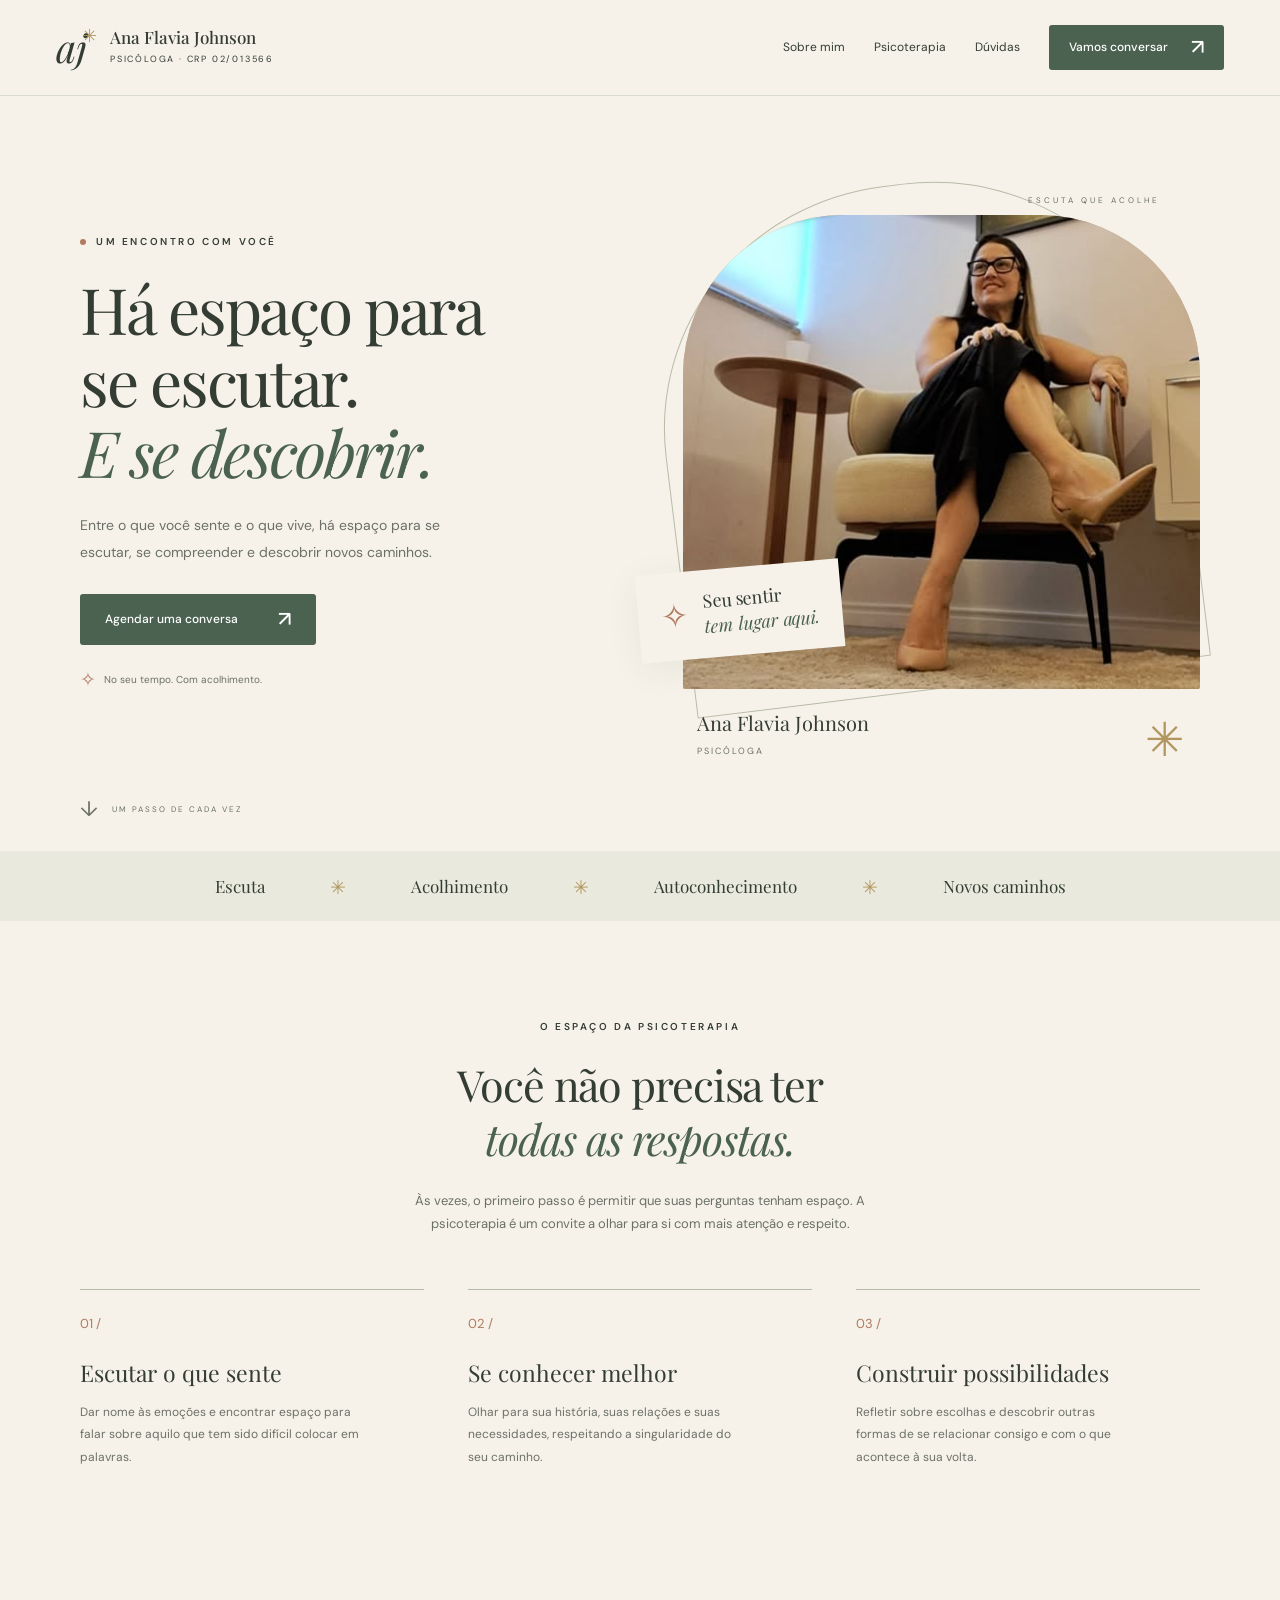
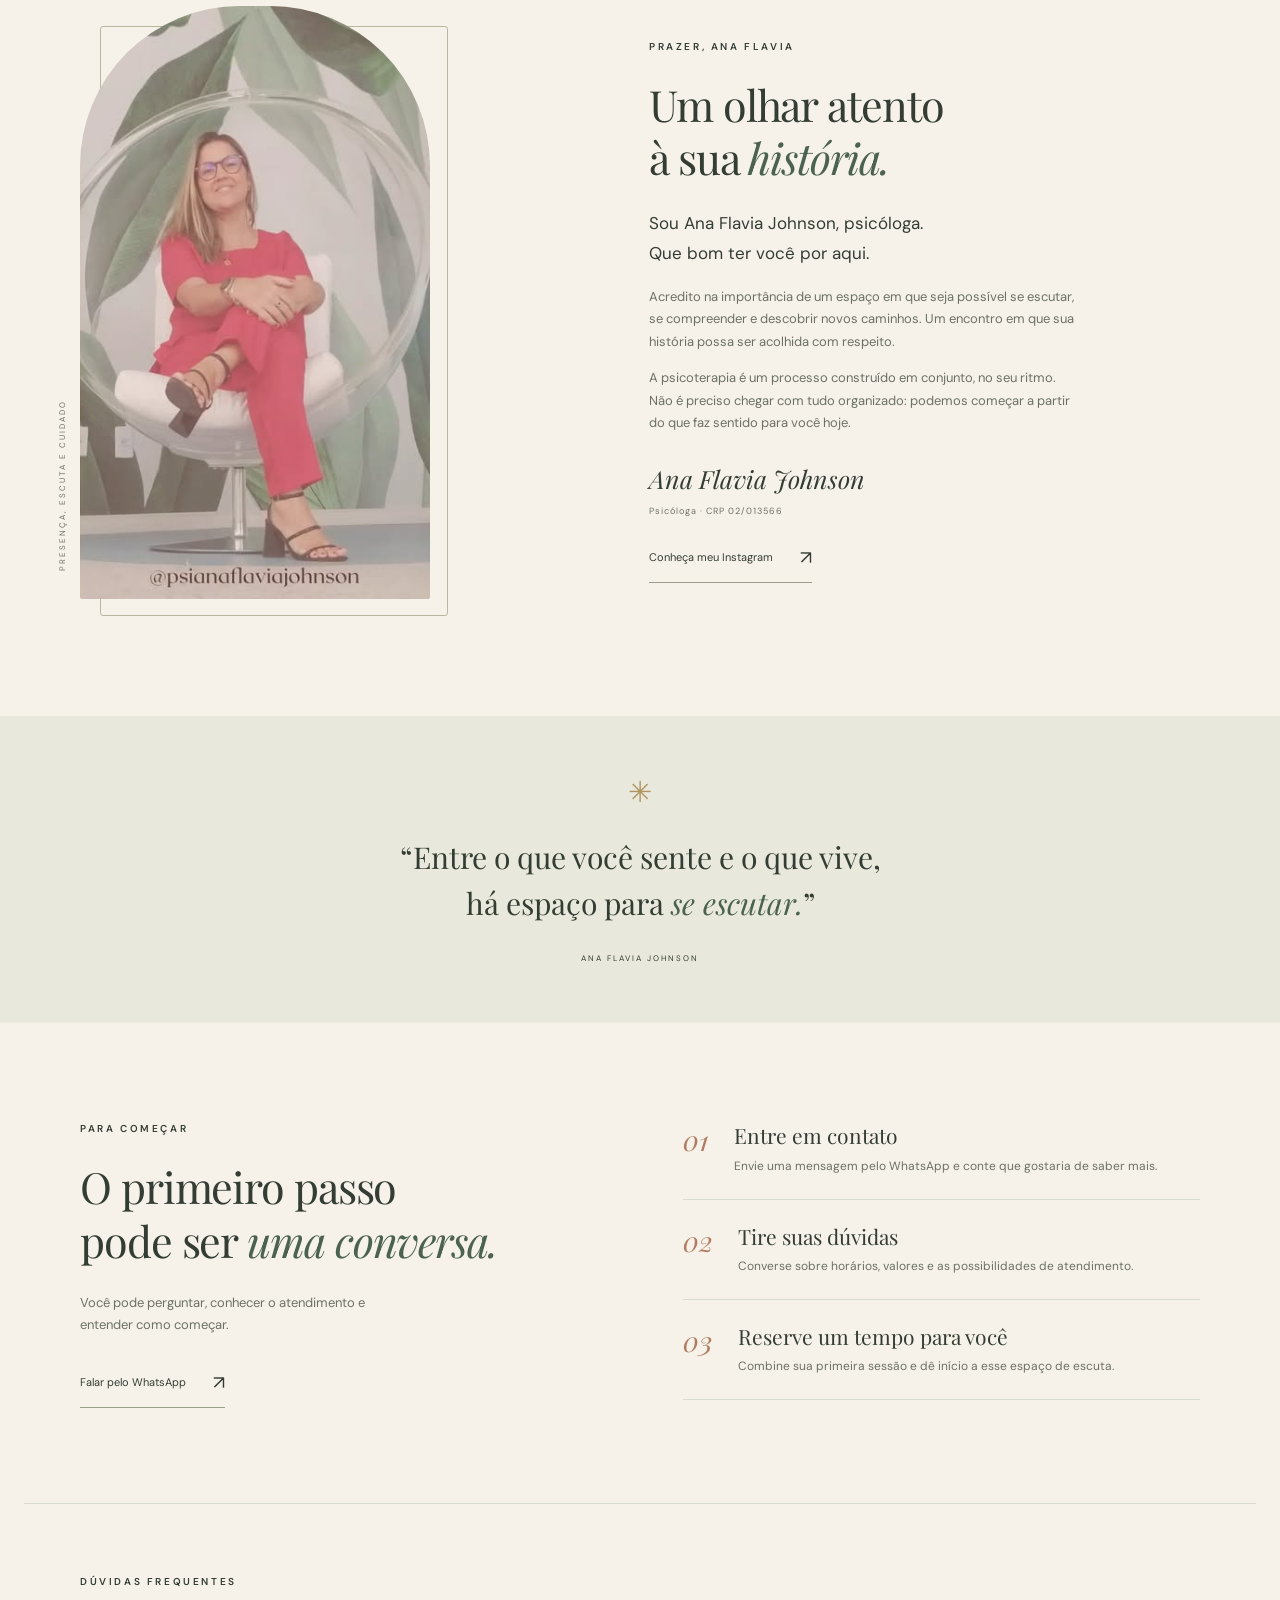
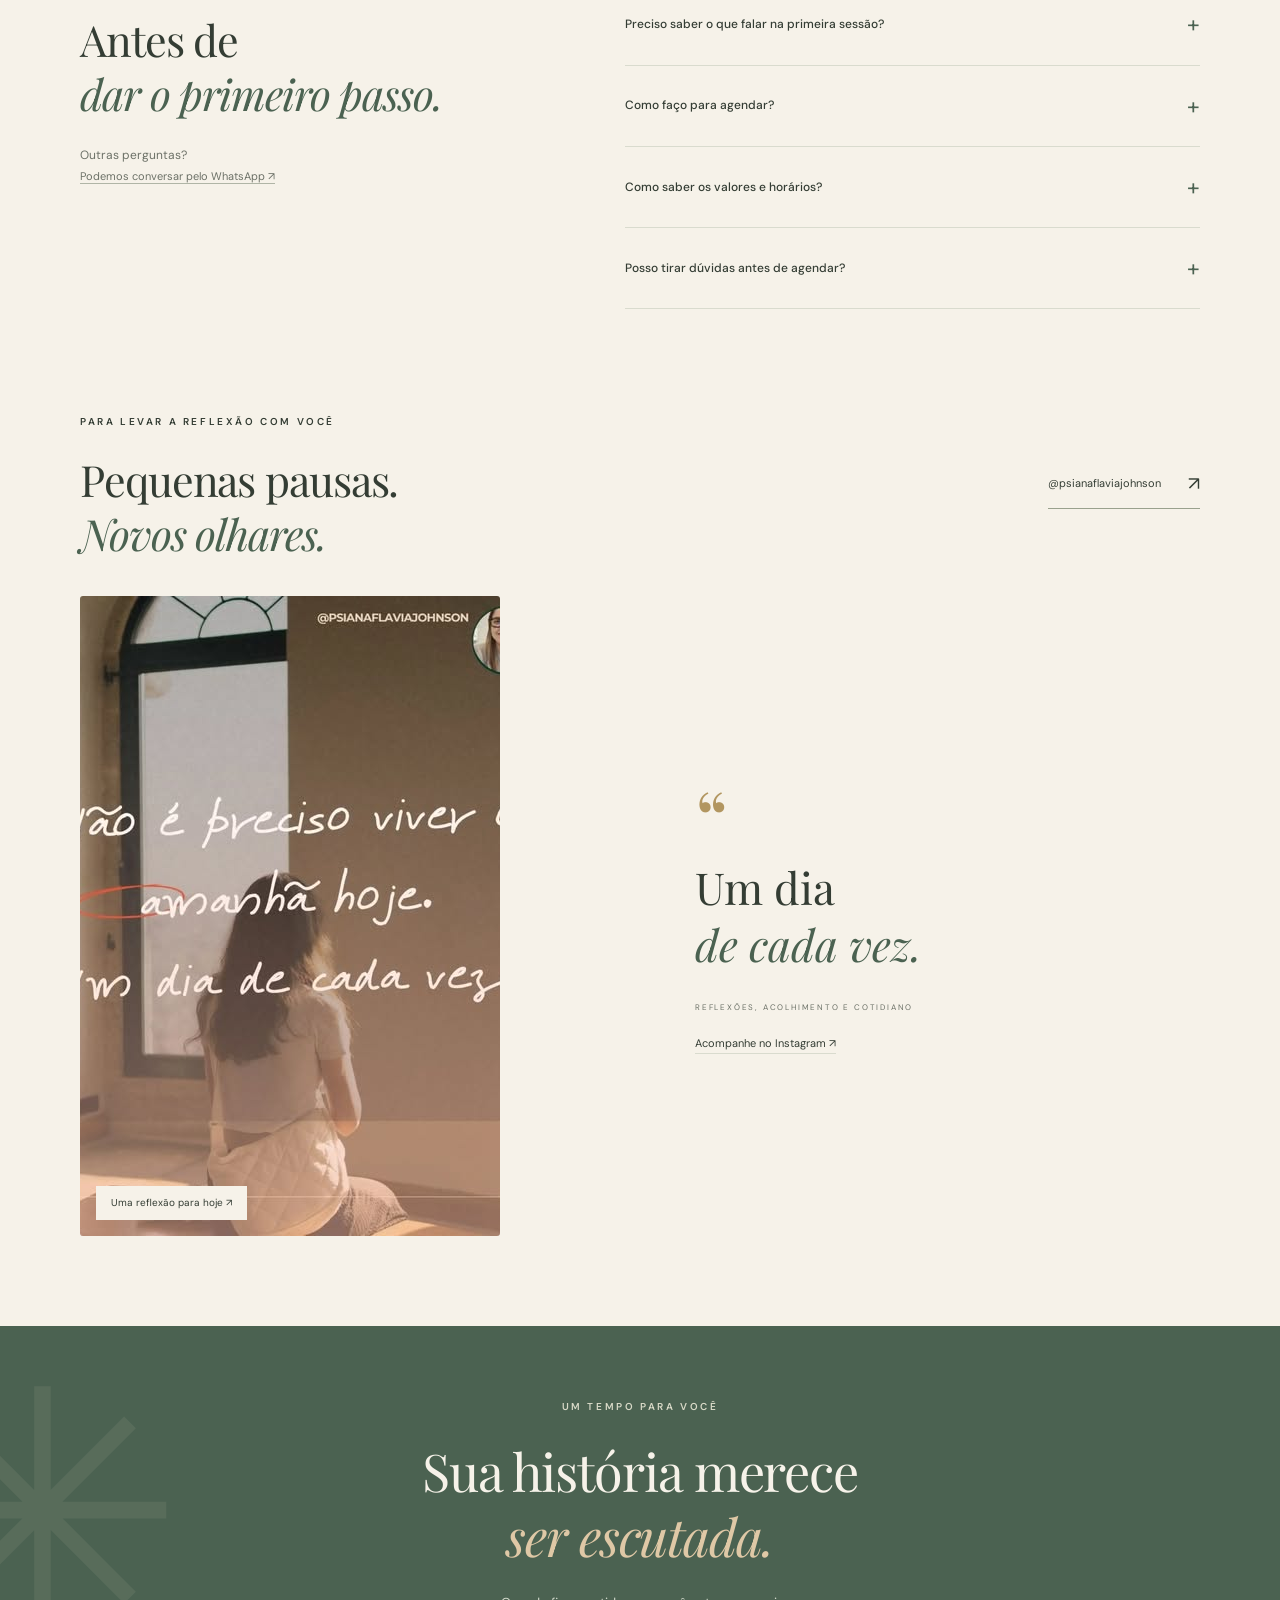
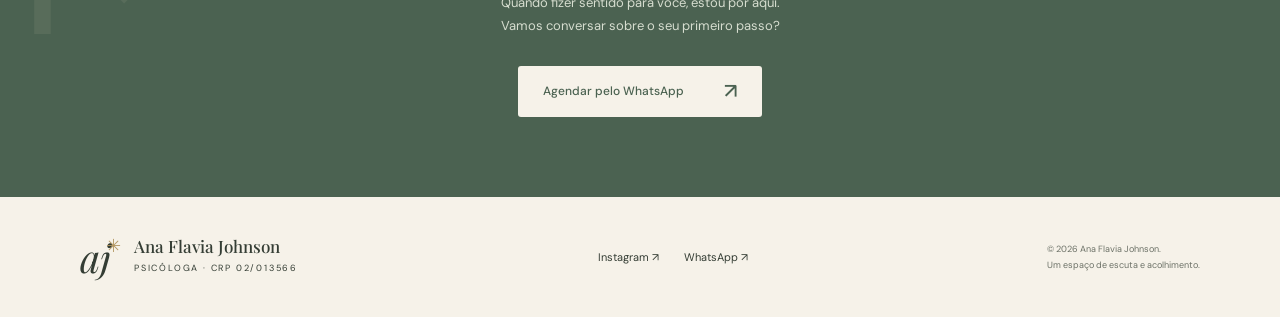
==== index.html @ 8d5eea82 "Create Ana Flavia Johnson psychology website" ====
<!doctype html>
<html lang="pt-BR">
<head>
  <meta charset="utf-8">
  <meta name="viewport" content="width=device-width,initial-scale=1">
  <meta name="theme-color" content="#f6f2e9">
  <title>Ana Flavia Johnson | Psicóloga</title>
  <meta name="description" content="Entre o que você sente e o que vive, há espaço para se escutar. Conheça a psicóloga Ana Flavia Johnson e agende pelo WhatsApp.">
  <meta property="og:title" content="Ana Flavia Johnson | Um espaço para se escutar">
  <meta property="og:description" content="Psicologia com acolhimento. Dê o primeiro passo e converse pelo WhatsApp.">
  <meta property="og:type" content="website">
  <link rel="icon" type="image/svg+xml" href="assets/favicon.svg">
  <link rel="preconnect" href="https://fonts.googleapis.com">
  <link rel="preconnect" href="https://fonts.gstatic.com" crossorigin>
  <link href="https://fonts.googleapis.com/css2?family=DM+Sans:wght@400;450;500;600;700&family=Manrope:wght@400;500;600&family=Playfair+Display:ital,wght@0,400;0,500;0,600;1,400;1,500&display=swap" rel="stylesheet">
  <link rel="stylesheet" href="styles.css">
  <script src="script.js" defer></script>
</head>
<body>
  <a class="skip-link" href="#conteudo">Ir para o conteúdo</a>
  <header class="header">
    <a class="brand" href="#inicio" aria-label="Ana Flavia Johnson, início"><span class="brand-mark" aria-hidden="true">aj<span>✳</span></span><span>Ana Flavia Johnson<small>PSICÓLOGA · CRP 02/013566</small></span></a>
    <button class="menu-toggle" aria-expanded="false" aria-controls="navigation" aria-label="Abrir menu"><span></span><span></span></button>
    <nav id="navigation" aria-label="Navegação principal"><a href="#sobre">Sobre mim</a><a href="#psicoterapia">Psicoterapia</a><a href="#duvidas">Dúvidas</a><a class="button button-small" href="https://wa.me/558192366095?text=Ol%C3%A1%2C%20Ana%20Flavia%21%20Gostaria%20de%20saber%20mais%20sobre%20o%20atendimento." target="_blank" rel="noopener noreferrer">Vamos conversar <span aria-hidden="true">↗</span></a></nav>
  </header>
  <main id="conteudo">
    <section class="hero section-wrap" id="inicio">
      <div class="hero-copy"><p class="eyebrow"><span></span> UM ENCONTRO COM VOCÊ</p><h1>Há espaço para<br>se escutar.<br><em>E se descobrir.</em></h1><p class="hero-description">Entre o que você sente e o que vive, há espaço para se escutar, se compreender e descobrir novos caminhos.</p><a class="button" href="https://wa.me/558192366095?text=Ol%C3%A1%2C%20Ana%20Flavia%21%20Gostaria%20de%20agendar%20uma%20sess%C3%A3o." target="_blank" rel="noopener noreferrer">Agendar uma conversa <span aria-hidden="true">↗</span></a><div class="hero-note"><span aria-hidden="true">✧</span> No seu tempo. Com acolhimento.</div></div>
      <div class="hero-visual"><div class="orbit" aria-hidden="true"></div><span class="photo-label">ESCUTA QUE ACOLHE</span><div class="hero-photo"><img src="assets/ana-consultorio.jpg" alt="Ana Flavia Johnson sentada em uma poltrona em seu consultório" width="512" height="640" fetchpriority="high"></div><div class="photo-caption"><span>Ana Flavia Johnson</span><small>Psicóloga</small><span class="caption-flower" aria-hidden="true">✳</span></div><div class="floating-note"><span aria-hidden="true">✧</span><p>Seu sentir<br><em>tem lugar aqui.</em></p></div></div>
      <a class="scroll-cue" href="#psicoterapia"><span aria-hidden="true">↓</span> Um passo de cada vez</a>
    </section>
    <div class="values-band"><span>Escuta</span><i aria-hidden="true">✳</i><span>Acolhimento</span><i aria-hidden="true">✳</i><span>Autoconhecimento</span><i aria-hidden="true">✳</i><span>Novos caminhos</span></div>
    <section class="therapy section-wrap" id="psicoterapia"><div class="section-heading"><p class="eyebrow">O ESPAÇO DA PSICOTERAPIA</p><h2>Você não precisa ter<br><em>todas as respostas.</em></h2><p>Às vezes, o primeiro passo é permitir que suas perguntas tenham espaço. A psicoterapia é um convite a olhar para si com mais atenção e respeito.</p></div><div class="therapy-grid"><article><span class="topic-icon" aria-hidden="true">01 /</span><h3>Escutar o que sente</h3><p>Dar nome às emoções e encontrar espaço para falar sobre aquilo que tem sido difícil colocar em palavras.</p></article><article><span class="topic-icon" aria-hidden="true">02 /</span><h3>Se conhecer melhor</h3><p>Olhar para sua história, suas relações e suas necessidades, respeitando a singularidade do seu caminho.</p></article><article><span class="topic-icon" aria-hidden="true">03 /</span><h3>Construir possibilidades</h3><p>Refletir sobre escolhas e descobrir outras formas de se relacionar consigo e com o que acontece à sua volta.</p></article></div></section>
    <section class="about section-wrap" id="sobre"><div class="about-visual"><div class="about-photo"><img src="assets/ana-espaco.jpg" alt="Ana Flavia Johnson em seu espaço de atendimento, com uma parede de folhas ao fundo" width="640" height="640" loading="lazy"></div><span class="about-tag">PRESENÇA, ESCUTA E CUIDADO</span></div><div class="about-copy"><p class="eyebrow">PRAZER, ANA FLAVIA</p><h2>Um olhar atento<br>à sua <em>história.</em></h2><p class="intro">Sou Ana Flavia Johnson, psicóloga.<br>Que bom ter você por aqui.</p><p>Acredito na importância de um espaço em que seja possível se escutar, se compreender e descobrir novos caminhos. Um encontro em que sua história possa ser acolhida com respeito.</p><p>A psicoterapia é um processo construído em conjunto, no seu ritmo. Não é preciso chegar com tudo organizado: podemos começar a partir do que faz sentido para você hoje.</p><div class="signature">Ana Flavia Johnson <span>Psicóloga · CRP 02/013566</span></div><a class="text-link" href="https://www.instagram.com/psianaflaviajohnson/" target="_blank" rel="noopener noreferrer">Conheça meu Instagram <span aria-hidden="true">↗</span></a></div></section>
    <section class="pause"><span aria-hidden="true">✳</span><p>“Entre o que você sente e o que vive,<br>há espaço para <em>se escutar.</em>”</p><small>ANA FLAVIA JOHNSON</small></section>
    <section class="steps section-wrap"><div><p class="eyebrow">PARA COMEÇAR</p><h2>O primeiro passo<br>pode ser <em>uma conversa.</em></h2><p>Você pode perguntar, conhecer o atendimento e entender como começar.</p><a class="text-link" href="https://wa.me/558192366095?text=Ol%C3%A1%2C%20Ana%20Flavia%21%20Gostaria%20de%20informa%C3%A7%C3%B5es%20sobre%20a%20psicoterapia." target="_blank" rel="noopener noreferrer">Falar pelo WhatsApp <span aria-hidden="true">↗</span></a></div><ol><li><span>01</span><div><h3>Entre em contato</h3><p>Envie uma mensagem pelo WhatsApp e conte que gostaria de saber mais.</p></div></li><li><span>02</span><div><h3>Tire suas dúvidas</h3><p>Converse sobre horários, valores e as possibilidades de atendimento.</p></div></li><li><span>03</span><div><h3>Reserve um tempo para você</h3><p>Combine sua primeira sessão e dê início a esse espaço de escuta.</p></div></li></ol></section>
    <section class="faq section-wrap" id="duvidas"><div><p class="eyebrow">DÚVIDAS FREQUENTES</p><h2>Antes de<br><em>dar o primeiro passo.</em></h2><p>Outras perguntas?<br><a href="https://wa.me/558192366095" target="_blank" rel="noopener noreferrer">Podemos conversar pelo WhatsApp ↗</a></p></div><div class="questions"><details><summary>Preciso saber o que falar na primeira sessão?<span aria-hidden="true">+</span></summary><p>Você pode começar pelo que estiver presente para você naquele momento, inclusive pela dificuldade de falar. A sessão é um espaço para construir essa conversa aos poucos.</p></details><details><summary>Como faço para agendar?<span aria-hidden="true">+</span></summary><p>Clique em um dos botões de agendamento do site. Você será direcionado ao WhatsApp de Ana Flavia para consultar a disponibilidade e combinar sua sessão.</p></details><details><summary>Como saber os valores e horários?<span aria-hidden="true">+</span></summary><p>As informações sobre valores, horários disponíveis e modalidades de atendimento são fornecidas diretamente pelo WhatsApp.</p></details><details><summary>Posso tirar dúvidas antes de agendar?<span aria-hidden="true">+</span></summary><p>Sim. Entre em contato para conhecer o atendimento e esclarecer suas dúvidas antes de combinar a primeira sessão.</p></details></div></section>
    <section class="instagram section-wrap"><div><p class="eyebrow">PARA LEVAR A REFLEXÃO COM VOCÊ</p><h2>Pequenas pausas.<br><em>Novos olhares.</em></h2></div><a class="text-link" href="https://www.instagram.com/psianaflaviajohnson/" target="_blank" rel="noopener noreferrer">@psianaflaviajohnson <span aria-hidden="true">↗</span></a><a class="insta-post" href="https://www.instagram.com/psianaflaviajohnson/p/DdGa127hfBg/" target="_blank" rel="noopener noreferrer"><img src="assets/reflexao.jpg" alt="Publicação do Instagram: Não é preciso viver o amanhã hoje. Um dia de cada vez." width="640" height="640" loading="lazy"><span>Uma reflexão para hoje ↗</span></a><div class="insta-message"><span aria-hidden="true">“</span><p>Um dia<br><em>de cada vez.</em></p><small>REFLEXÕES, ACOLHIMENTO E COTIDIANO</small><a href="https://www.instagram.com/psianaflaviajohnson/" target="_blank" rel="noopener noreferrer">Acompanhe no Instagram ↗</a></div></section>
    <section class="contact" id="contato"><div class="contact-flower" aria-hidden="true">✳</div><p class="eyebrow">UM TEMPO PARA VOCÊ</p><h2>Sua história merece<br><em>ser escutada.</em></h2><p>Quando fizer sentido para você, estou por aqui.<br>Vamos conversar sobre o seu primeiro passo?</p><a class="button button-light" href="https://wa.me/558192366095?text=Ol%C3%A1%2C%20Ana%20Flavia%21%20Gostaria%20de%20agendar%20uma%20sess%C3%A3o." target="_blank" rel="noopener noreferrer">Agendar pelo WhatsApp <span aria-hidden="true">↗</span></a></section>
  </main>
  <footer class="footer section-wrap"><a class="brand" href="#inicio"><span class="brand-mark" aria-hidden="true">aj<span>✳</span></span><span>Ana Flavia Johnson<small>PSICÓLOGA · CRP 02/013566</small></span></a><div><a href="https://www.instagram.com/psianaflaviajohnson/" target="_blank" rel="noopener noreferrer">Instagram ↗</a><a href="https://wa.me/558192366095" target="_blank" rel="noopener noreferrer">WhatsApp ↗</a></div><p>© <span id="year">2026</span> Ana Flavia Johnson.<br>Um espaço de escuta e acolhimento.</p></footer>
</body>
</html>
---- styles.css ----
:root{--paper:#f6f2e9;--ink:#343d34;--muted:#6c7167;--green:#4b6251;--light:#e9eadd;--terra:#b17b61;--gold:#b29660;--line:#d9dbce;--serif:'Playfair Display',Georgia,serif;--sans:'DM Sans',sans-serif}*{box-sizing:border-box}html{scroll-behavior:smooth;scroll-padding-top:100px}body{margin:0;background:var(--paper);color:var(--ink);font:15px/1.75 var(--sans);-webkit-font-smoothing:antialiased}a{color:inherit;text-decoration:none}button{font:inherit}img{display:block;max-width:100%}::selection{background:#d5b39a;color:#29382d}.section-wrap{max-width:1232px;margin:auto;padding-left:56px;padding-right:56px}.header{max-width:1344px;margin:auto;padding:25px 56px;display:flex;justify-content:space-between;align-items:center;border-bottom:1px solid var(--line);gap:25px}.brand{display:flex;align-items:center;gap:14px;font:500 17px/1.4 var(--serif);white-space:nowrap}.brand small{display:block;font:9px/2.2 var(--sans);letter-spacing:1.8px}.brand-mark{font:italic 39px/1 var(--serif);position:relative;padding-right:9px}.brand-mark>span{font:18px var(--serif);position:absolute;top:-5px;right:-1px;color:var(--gold)}nav{display:flex;align-items:center;gap:29px;font-size:12px}nav>a:not(.button):hover,.text-link:hover{color:var(--terra)}.button{background:var(--green);color:white;display:inline-flex;align-items:center;justify-content:space-between;gap:40px;padding:15px 25px;font-size:12px;font-weight:500;border-radius:3px;transition:background .2s,transform .2s}.button:hover{background:#354d3b;transform:translateY(-2px)}.button span{font-size:21px;line-height:1}.button-small{padding:12px 20px;gap:23px}.menu-toggle{display:none}.hero{display:grid;grid-template-columns:1.06fr 1fr;gap:55px;position:relative;padding-top:75px;padding-bottom:92px;align-items:center}.eyebrow{font-size:10px;letter-spacing:2.6px;font-weight:600;line-height:1.6;margin:0 0 23px}.hero .eyebrow{display:flex;align-items:center;gap:10px}.eyebrow>span{width:6px;height:6px;border-radius:50%;background:var(--terra)}h1,h2,h3,p{margin-top:0}h1{font:400 clamp(48px,5vw,70px)/1.12 var(--serif);letter-spacing:-2.3px;margin-bottom:24px}h1 em,h2 em{font-weight:400;color:var(--green)}.hero-description{max-width:363px;color:var(--muted);font-size:14px;line-height:1.9;margin-bottom:29px}.hero-note{display:flex;gap:8px;align-items:center;color:var(--muted);font-size:10px;margin-top:18px}.hero-note>span{color:var(--terra);font-size:19px}.hero-visual{position:relative;padding-top:32px;margin-top:12px}.hero-photo{height:auto;aspect-ratio:1.09;overflow:hidden;position:relative;border-radius:160px 160px 2px 2px;background:#c9b69c;z-index:1}.hero-photo img{width:100%;max-width:none;height:auto;position:absolute;bottom:0}.photo-label{position:absolute;top:10px;right:40px;font-size:8px;letter-spacing:3px;color:var(--muted)}.orbit{border:1px solid #b8bba7;border-radius:48% 48% 0 0;position:absolute;inset:0 18px 70px -18px;transform:rotate(-7deg)}.photo-caption{padding:20px 0 0 14px;position:relative}.photo-caption>span:first-child{font:20px var(--serif)}.photo-caption small{display:block;font-size:9px;color:var(--muted);letter-spacing:2px;text-transform:uppercase;margin-top:4px}.photo-caption .caption-flower{position:absolute;right:16px;top:10px;font-size:47px;color:var(--gold)}.floating-note{position:absolute;left:-45px;bottom:105px;background:var(--paper);z-index:2;padding:15px 23px;display:flex;gap:14px;align-items:center;box-shadow:0 7px 35px #27322612;transform:rotate(-5deg)}.floating-note>span{font-size:33px;color:var(--terra)}.floating-note p{font:18px/1.4 var(--serif);margin:0}.floating-note em{color:var(--green)}.scroll-cue{position:absolute;bottom:24px;left:56px;display:flex;align-items:center;gap:12px;text-transform:uppercase;font-size:8px;letter-spacing:2px;color:var(--muted)}.scroll-cue span{font-size:21px}.values-band{display:flex;justify-content:center;align-items:center;gap:65px;padding:22px 30px;background:var(--light);font:17px var(--serif)}.values-band i{font:19px var(--serif);color:var(--gold)}h2{font:400 43px/1.25 var(--serif);letter-spacing:-1.1px;margin-bottom:24px}.therapy{padding-top:98px;padding-bottom:90px}.section-heading{text-align:center;max-width:565px;margin:auto}.section-heading>p:last-child{max-width:460px;margin:0 auto;color:var(--muted);font-size:13px}.therapy-grid{display:grid;grid-template-columns:repeat(3,1fr);gap:44px;margin-top:54px}.therapy-grid article{padding-top:20px;border-top:1px solid #b5bca9}.topic-icon{font:13px var(--sans);color:var(--terra)}h3{font:23px/1.35 var(--serif);margin:20px 0 13px}.therapy-grid p{font-size:12px;line-height:1.9;color:var(--muted);max-width:280px}.about{display:grid;grid-template-columns:1fr 1.15fr;gap:90px;align-items:center;padding-top:35px;padding-bottom:100px}.about-visual{padding:0 15px 17px 0;position:relative;max-width:365px}.about-visual:after{content:'';position:absolute;inset:20px -3px 0 20px;border:1px solid #b6b99f;border-radius:3px;z-index:-1}.about-photo{aspect-ratio:0.59;overflow:hidden;position:relative;border-radius:160px 160px 2px 2px}.about-photo img{position:absolute;max-width:none;left:-70%;width:170%;height:100%;object-fit:fill}.about-tag{position:absolute;left:-25px;bottom:45px;writing-mode:vertical-rl;transform:rotate(180deg);font-size:8px;letter-spacing:2px;color:var(--muted)}.about-copy .intro{font-size:17px;color:var(--ink)}.about-copy>p:not(.eyebrow):not(.intro){font-size:13px;color:var(--muted);max-width:430px}.signature{font:italic 25px var(--serif);margin:27px 0 24px}.signature span{font:9px var(--sans);letter-spacing:1px;display:block;color:var(--muted);margin-top:10px}.text-link{font-size:11px;border-bottom:1px solid #99a18d;padding-bottom:8px;display:inline-flex;gap:27px;align-items:center}.text-link span{font-size:19px}.pause{text-align:center;background:#e8e8dc;padding:51px 20px 54px}.pause>span{color:var(--gold);font-size:29px}.pause p{font:30px/1.55 var(--serif);margin:16px 0}.pause em{color:var(--green)}.pause small{font-size:8px;letter-spacing:2px}.steps{padding-top:98px;padding-bottom:95px;display:grid;grid-template-columns:1fr 1fr;gap:85px}.steps>div>p:not(.eyebrow){font-size:13px;color:var(--muted);max-width:310px}.steps .text-link{margin-top:16px}.steps ol{list-style:none;padding:0;margin:0}.steps li{display:flex;gap:25px;padding:22px 0;border-bottom:1px solid var(--line)}.steps li:first-child{padding-top:0}.steps li>span{font:italic 28px var(--serif);color:var(--terra)}.steps h3{font-size:21px;margin:0 0 6px}.steps li p{font-size:12px;color:var(--muted);margin:0}.faq{display:grid;grid-template-columns:1fr 1.2fr;gap:65px;border-top:1px solid var(--line);padding-top:70px;padding-bottom:90px}.faq>div>p:not(.eyebrow){font-size:12px;color:var(--muted)}.faq>div>p>a{border-bottom:1px solid #b0b5a6;font-size:11px}.questions{padding-top:10px}details{border-bottom:1px solid var(--line)}summary{list-style:none;cursor:pointer;display:flex;align-items:center;justify-content:space-between;gap:22px;padding:20px 0;font-size:12px;font-weight:500}summary::-webkit-details-marker{display:none}summary>span{font-size:23px;color:var(--green);font-weight:400}details[open] summary>span{transform:rotate(45deg)}details p{color:var(--muted);font-size:12px;padding-right:30px;margin-bottom:22px}.instagram{padding-top:15px;padding-bottom:90px;display:grid;grid-template-columns:1fr 1fr;gap:35px 60px;align-items:center}.instagram>.text-link{justify-self:end}.instagram h2{margin-bottom:0}.insta-post{max-width:420px;position:relative;overflow:hidden;border-radius:3px}.insta-post img{width:100%;aspect-ratio:1;object-fit:cover;transition:transform .35s}.insta-post:hover img{transform:scale(1.035)}.insta-post>span{position:absolute;bottom:16px;left:16px;background:var(--paper);padding:8px 15px;font-size:10px}.insta-message{padding-left:25px}.insta-message>span{font:80px/1 var(--serif);color:var(--gold)}.insta-message p{font:44px/1.3 var(--serif);margin:0 0 28px}.insta-message em{color:var(--green)}.insta-message small{font-size:8px;letter-spacing:1.8px;display:block;color:var(--muted)}.insta-message>a{display:inline-block;margin-top:20px;font-size:11px;border-bottom:1px solid var(--line)}.contact{position:relative;overflow:hidden;background:var(--green);color:var(--paper);text-align:center;padding:73px 25px 80px}.contact .eyebrow{color:#d8d9c7}.contact h2{font-size:52px}.contact h2 em{color:#dfc8a6}.contact>p:not(.eyebrow){font-size:13px;color:#d6ddcf;margin-bottom:29px}.button-light{color:var(--green);background:var(--paper)}.button-light:hover{background:#e8e2d5}.contact-flower{font:340px var(--serif);position:absolute;left:-100px;top:-60px;color:#e0d6bc15;pointer-events:none}.footer{display:flex;justify-content:space-between;align-items:center;gap:30px;padding-top:38px;padding-bottom:38px}.footer>div{display:flex;gap:25px;font-size:11px}.footer>p{font-size:9px;color:var(--muted);line-height:1.8;margin:0}.skip-link{position:fixed;top:-80px;left:15px;z-index:30;padding:12px;background:var(--green);color:white}.skip-link:focus{top:10px}a:focus-visible,button:focus-visible,summary:focus-visible{outline:2px solid var(--terra);outline-offset:5px}
@media(min-width:1450px){.hero{padding-top:95px;padding-bottom:110px}.hero-photo{aspect-ratio:1.02}}
@media(max-width:1000px){.header{padding:22px 32px}.section-wrap{padding-left:32px;padding-right:32px}.hero{gap:35px}h1{font-size:57px}.hero-photo{aspect-ratio:.96}.hero-photo img{width:112%;left:-6%}.floating-note{left:-20px;padding:12px 17px;bottom:85px}.values-band{gap:30px;font-size:15px}.about{gap:50px}.scroll-cue{left:32px}.footer{flex-wrap:wrap}.brand{font-size:15px}nav{gap:18px}h2{font-size:37px}}
@media(max-width:700px){html{scroll-padding-top:90px}.header{padding:17px 23px;position:relative}.brand{font-size:15px;gap:12px}.brand small{font-size:7px;letter-spacing:1.6px}.brand-mark{font-size:34px}.menu-toggle{display:flex;flex-direction:column;gap:6px;justify-content:center;border:1px solid #c0c6b5;background:transparent;width:38px;height:36px;padding:9px;color:var(--ink)}.menu-toggle span{height:1px;width:18px;background:currentColor}nav{display:none;position:absolute;top:100%;left:0;right:0;padding:25px;background:var(--paper);box-shadow:0 15px 20px #26332715;z-index:10;align-items:stretch;font-size:14px}nav.is-open{display:flex;flex-direction:column}.section-wrap{padding-left:25px;padding-right:25px}.hero{grid-template-columns:1fr;gap:30px;padding-top:43px;padding-bottom:67px}.eyebrow{font-size:8px;letter-spacing:2.1px;margin-bottom:19px}h1{font-size:48px;line-height:1.12;letter-spacing:-2px;margin-bottom:22px}.hero-description{font-size:13px;max-width:335px;margin-bottom:24px}.hero-note{font-size:9px;margin-top:13px}.button{font-size:11px;padding:14px 21px}.hero-visual{margin:8px 12px 0 17px;padding-top:26px}.hero-photo{aspect-ratio:1.05;border-radius:125px 125px 2px 2px}.hero-photo img{width:100%;left:0}.photo-label{right:22px;top:5px;font-size:7px;letter-spacing:2px}.photo-caption{padding-top:17px}.photo-caption>span:first-child{font-size:19px}.photo-caption small{font-size:8px}.floating-note{left:-20px;bottom:80px;padding:10px 15px}.floating-note p{font-size:15px}.floating-note>span{font-size:25px}.orbit{inset:0 12px 60px -12px}.scroll-cue{left:25px;bottom:15px;font-size:7px}.values-band{padding:18px 20px;gap:17px;flex-wrap:wrap;font-size:13px;row-gap:8px}.values-band i{font-size:13px}.values-band i:last-of-type{display:none}.values-band span:last-child{display:none}h2{font-size:34px;letter-spacing:-.8px}.therapy{padding-top:62px;padding-bottom:45px}.section-heading{text-align:left}.section-heading>p:last-child{font-size:12px;margin-left:0}.therapy-grid{grid-template-columns:1fr;gap:18px;margin-top:32px}.therapy-grid article{position:relative;padding:19px 0 0 43px}.topic-icon{position:absolute;left:0;top:22px;font-size:11px}.therapy-grid h3{font-size:22px;margin:0 0 10px}.therapy-grid p{max-width:none;font-size:12px}.about{grid-template-columns:1fr;gap:40px;padding-top:20px;padding-bottom:60px}.about-visual{max-width:270px;width:80%;justify-self:center}.about-photo{aspect-ratio:.59}.about-tag{font-size:7px;left:-22px}.about-copy .intro{font-size:16px}.about-copy>p:not(.eyebrow):not(.intro){font-size:12px}.signature{font-size:23px}.pause{padding:35px 23px}.pause p{font-size:23px}.pause br{display:none}.steps{grid-template-columns:1fr;gap:34px;padding-top:58px;padding-bottom:55px}.steps>div>p:not(.eyebrow){font-size:12px}.steps li{gap:20px}.steps li>span{font-size:25px}.steps li h3{font-size:20px}.faq{grid-template-columns:1fr;gap:14px;padding-top:48px;padding-bottom:48px}.faq h2{margin-bottom:17px}.faq>div>p:not(.eyebrow){font-size:11px}.questions{padding-top:0}summary{font-size:12px;padding:18px 0}.instagram{grid-template-columns:1fr;gap:24px;padding-top:15px;padding-bottom:55px}.instagram>.text-link{justify-self:start;grid-row:2}.insta-post{max-width:none;margin-top:3px}.insta-message{display:none}.contact{padding:52px 23px 57px}.contact h2{font-size:39px}.contact>p:not(.eyebrow){font-size:12px}.contact-flower{font-size:250px;left:-120px;top:-20px}.footer{padding-top:28px;padding-bottom:28px;gap:22px}.footer>.brand{width:100%}.footer>div{font-size:10px;gap:18px}.footer>p{font-size:8px}.photo-caption .caption-flower{font-size:39px}}
@media(prefers-reduced-motion:reduce){html{scroll-behavior:auto}*,*:before,*:after{transition:none!important}}
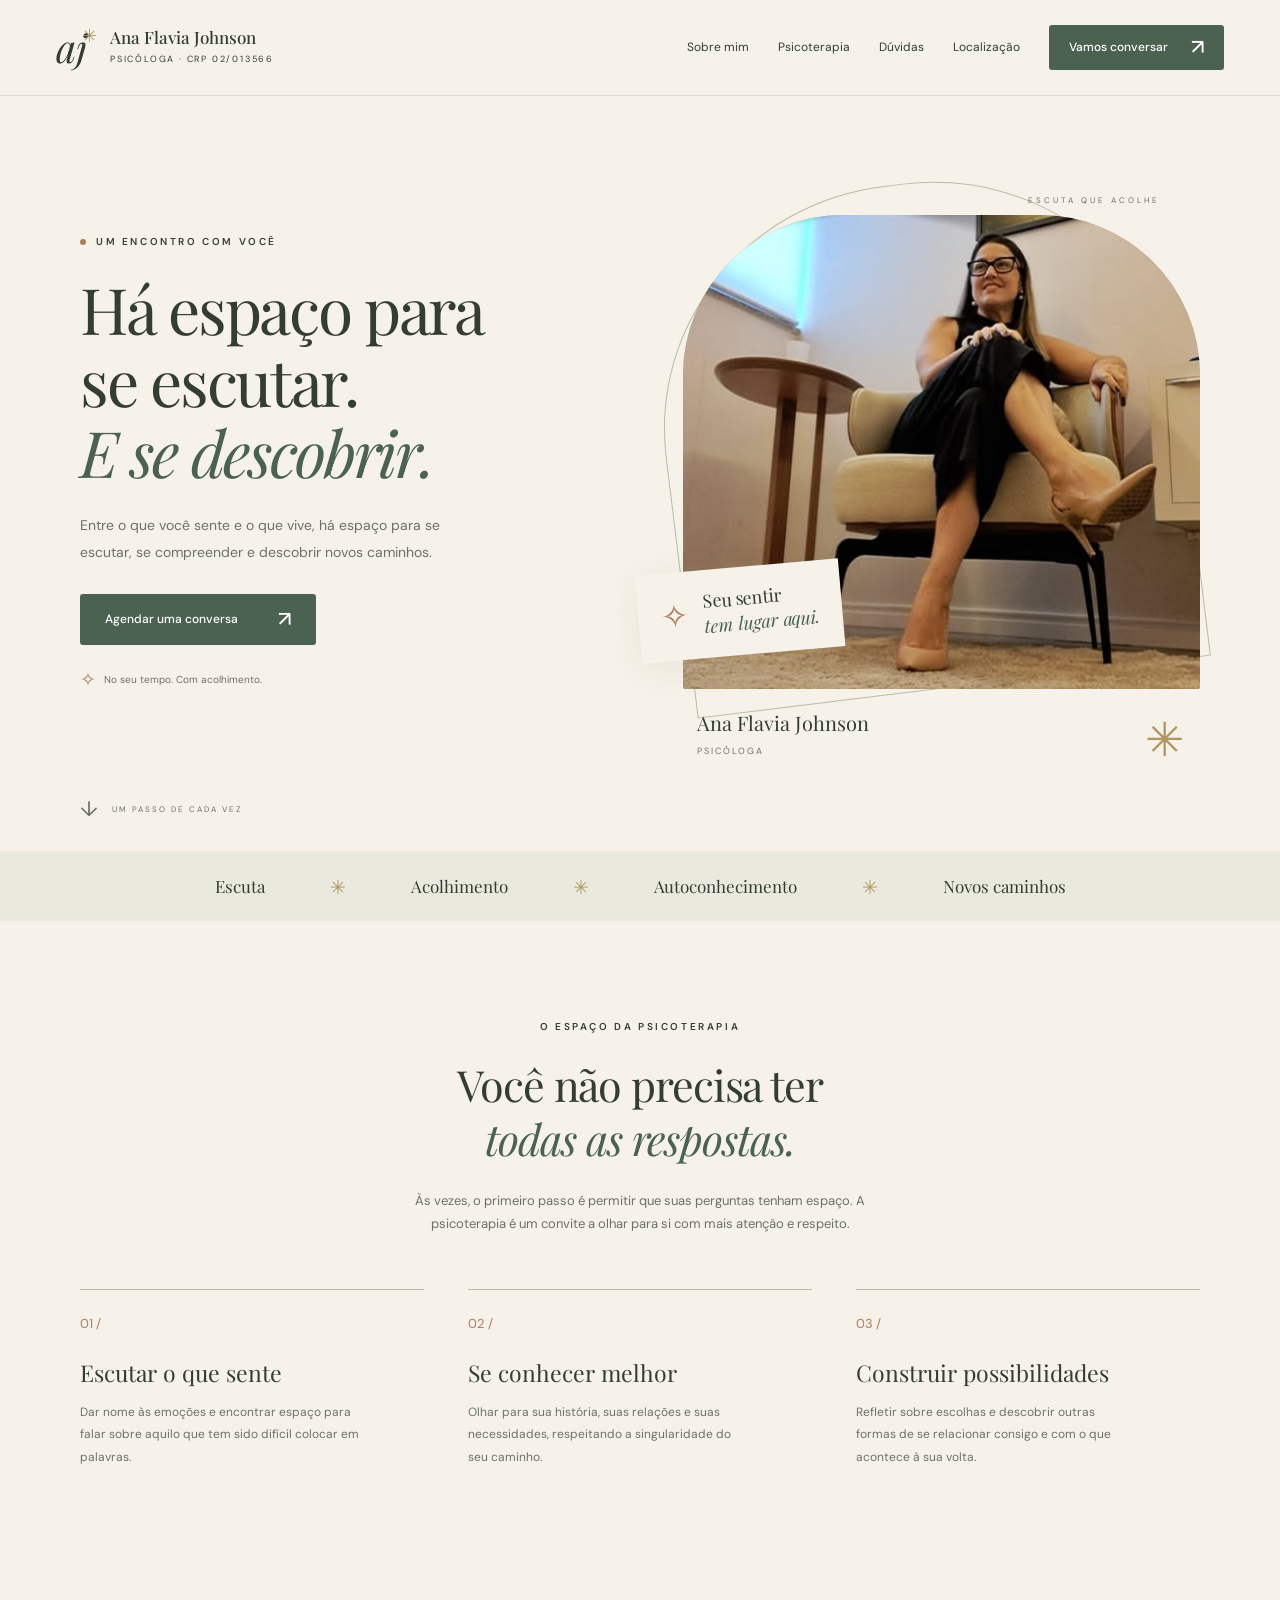
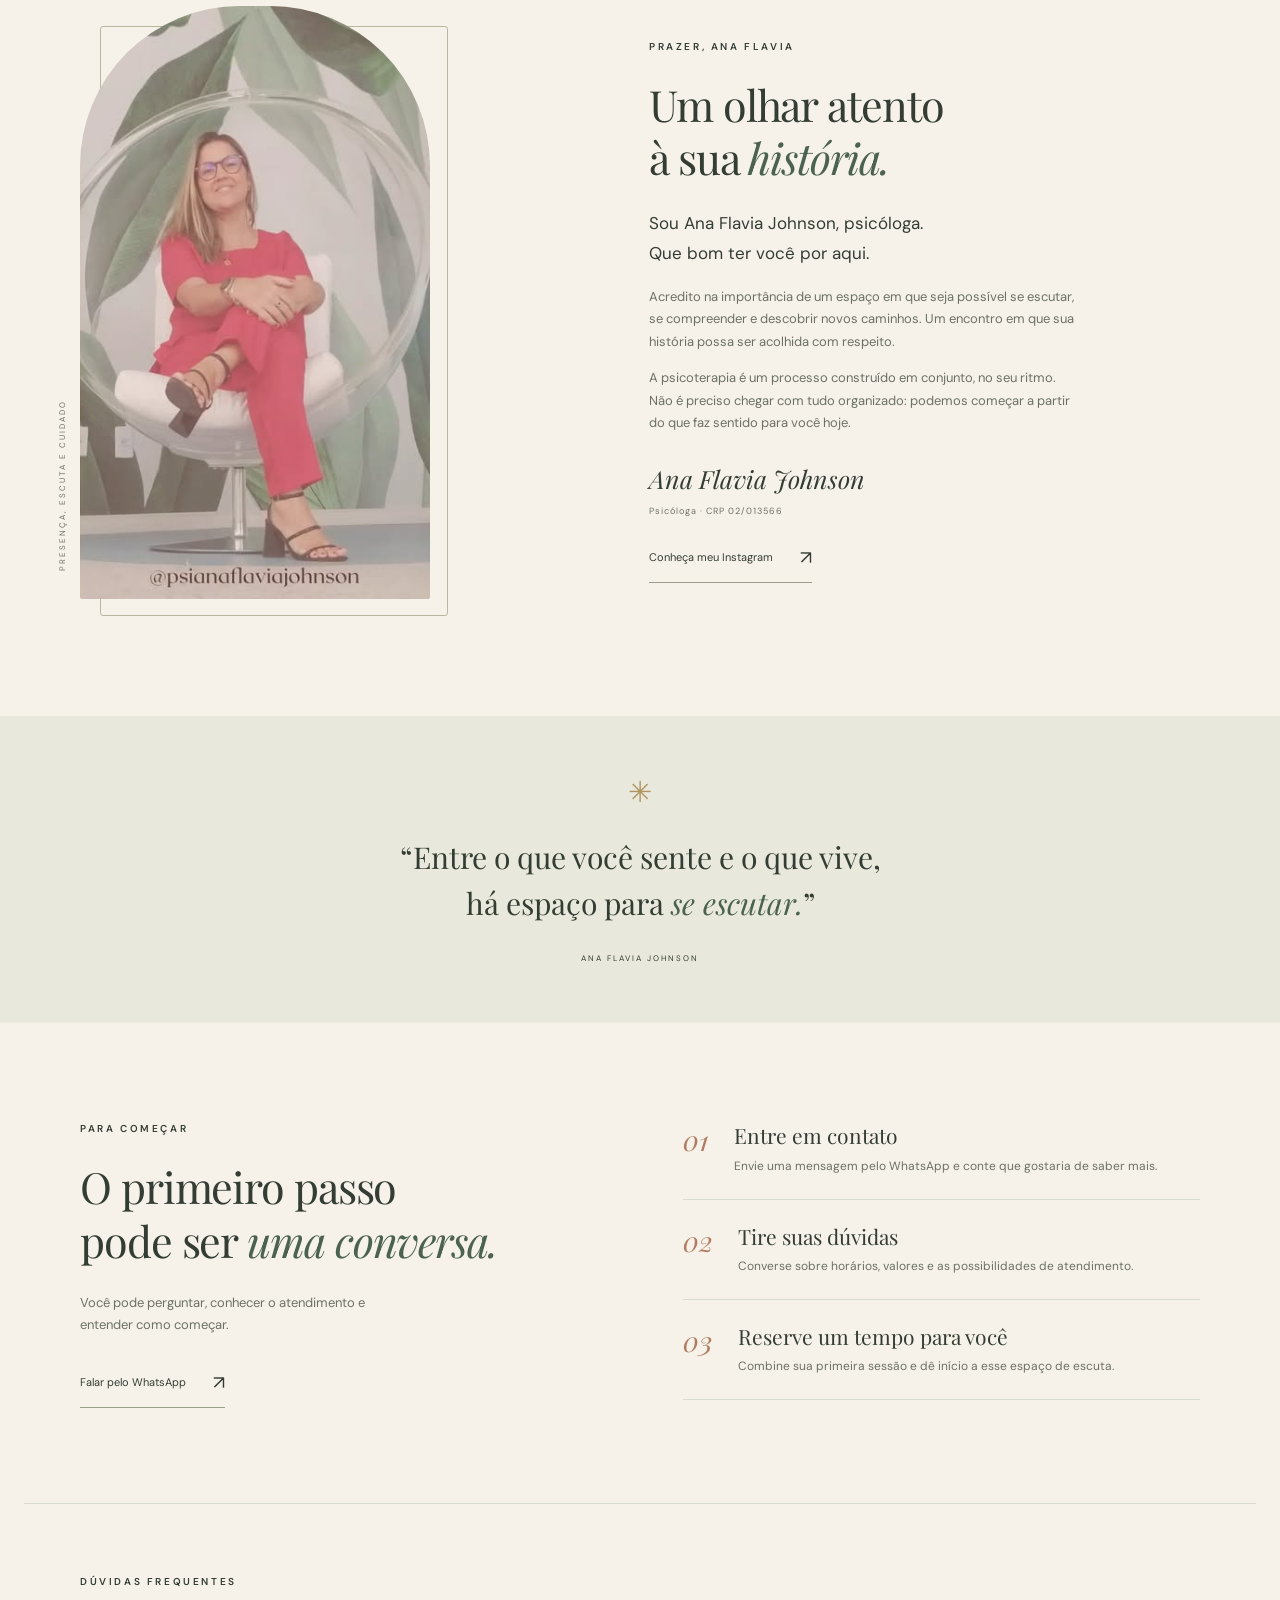
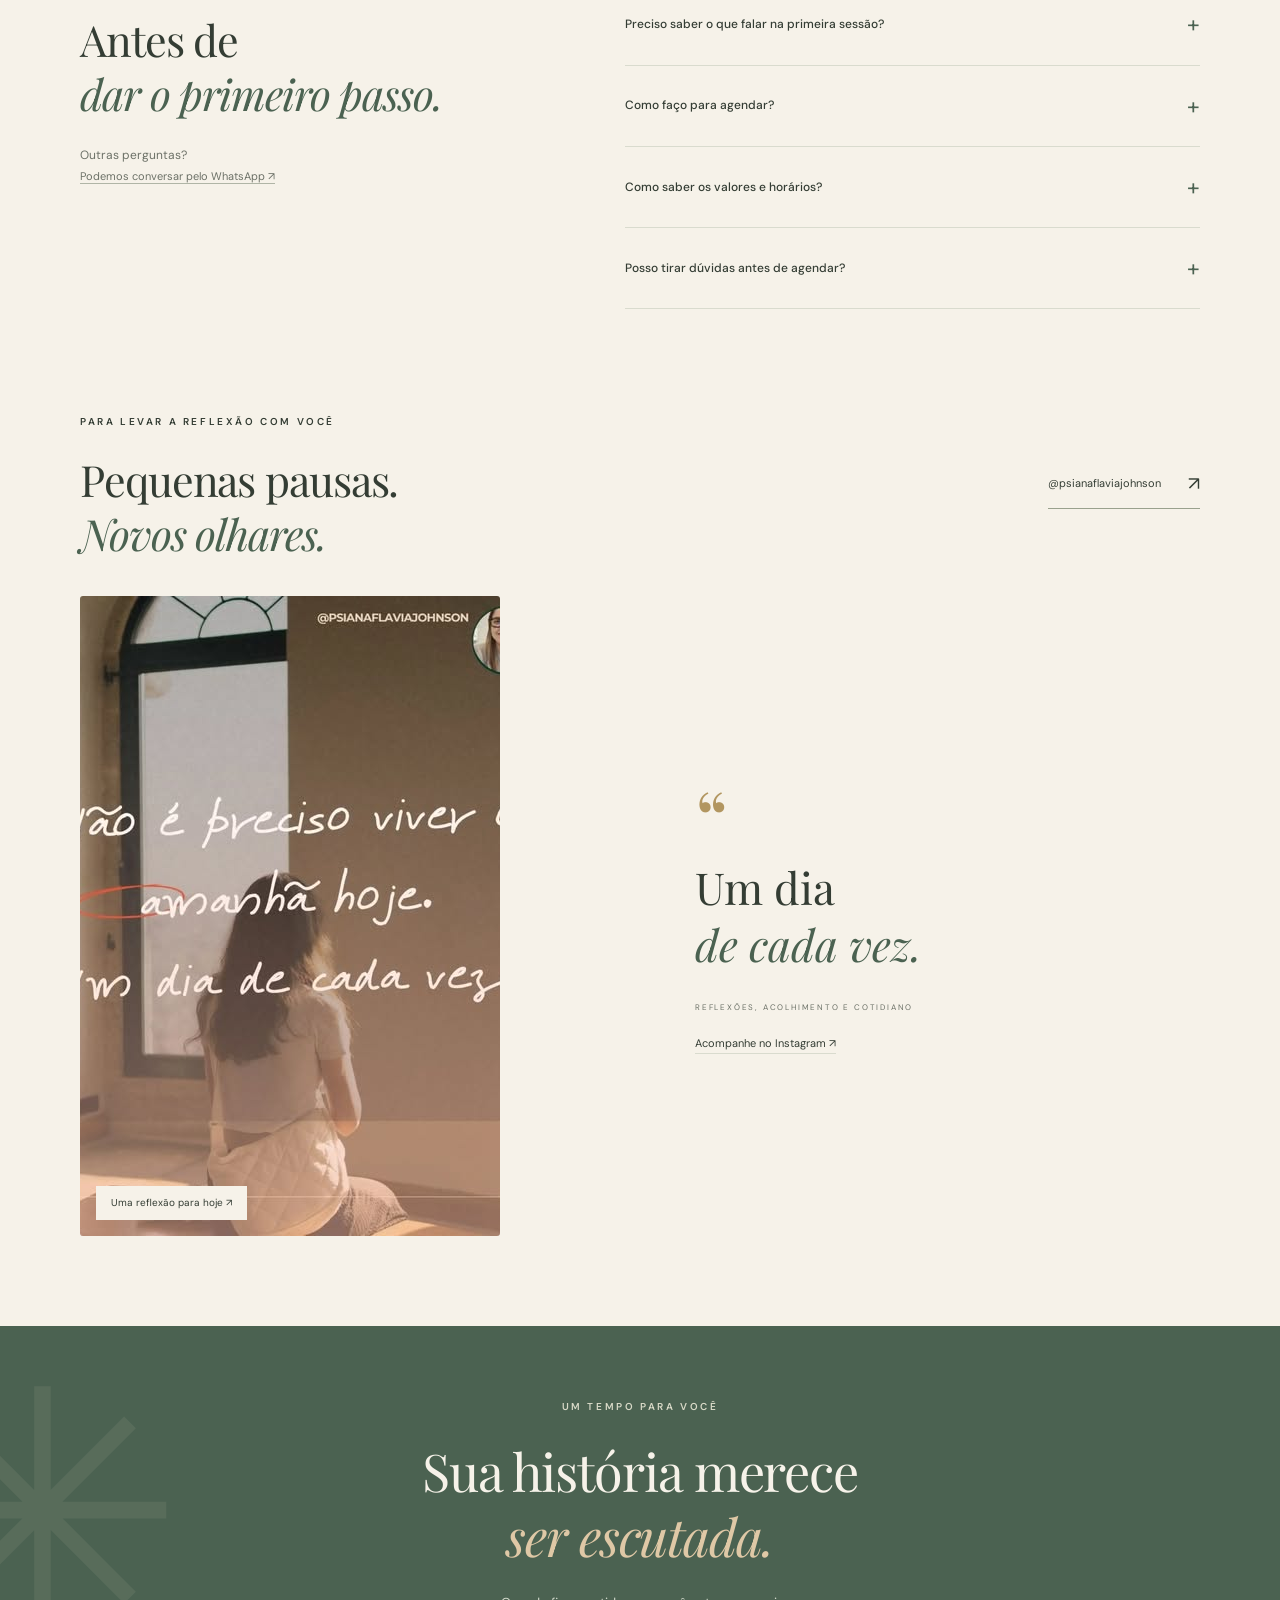
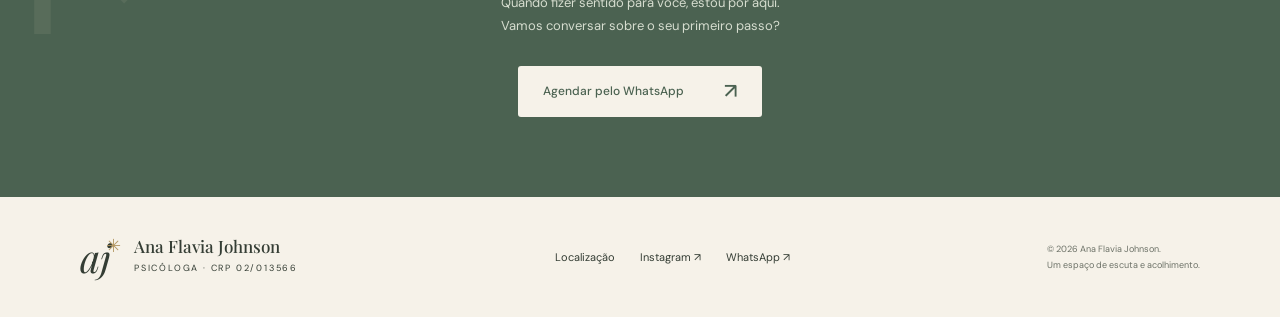
==== commit b5fd08ba: "Add office location page with map and directions" ====
--- a/index.html
+++ b/index.html
@@ -21,7 +21,7 @@
   <header class="header">
     <a class="brand" href="#inicio" aria-label="Ana Flavia Johnson, início"><span class="brand-mark" aria-hidden="true">aj<span>✳</span></span><span>Ana Flavia Johnson<small>PSICÓLOGA · CRP 02/013566</small></span></a>
     <button class="menu-toggle" aria-expanded="false" aria-controls="navigation" aria-label="Abrir menu"><span></span><span></span></button>
-    <nav id="navigation" aria-label="Navegação principal"><a href="#sobre">Sobre mim</a><a href="#psicoterapia">Psicoterapia</a><a href="#duvidas">Dúvidas</a><a class="button button-small" href="https://wa.me/558192366095?text=Ol%C3%A1%2C%20Ana%20Flavia%21%20Gostaria%20de%20saber%20mais%20sobre%20o%20atendimento." target="_blank" rel="noopener noreferrer">Vamos conversar <span aria-hidden="true">↗</span></a></nav>
+    <nav id="navigation" aria-label="Navegação principal"><a href="#sobre">Sobre mim</a><a href="#psicoterapia">Psicoterapia</a><a href="#duvidas">Dúvidas</a><a href="localizacao.html">Localização</a><a class="button button-small" href="https://wa.me/558192366095?text=Ol%C3%A1%2C%20Ana%20Flavia%21%20Gostaria%20de%20saber%20mais%20sobre%20o%20atendimento." target="_blank" rel="noopener noreferrer">Vamos conversar <span aria-hidden="true">↗</span></a></nav>
   </header>
   <main id="conteudo">
     <section class="hero section-wrap" id="inicio">
@@ -38,6 +38,6 @@
     <section class="instagram section-wrap"><div><p class="eyebrow">PARA LEVAR A REFLEXÃO COM VOCÊ</p><h2>Pequenas pausas.<br><em>Novos olhares.</em></h2></div><a class="text-link" href="https://www.instagram.com/psianaflaviajohnson/" target="_blank" rel="noopener noreferrer">@psianaflaviajohnson <span aria-hidden="true">↗</span></a><a class="insta-post" href="https://www.instagram.com/psianaflaviajohnson/p/DdGa127hfBg/" target="_blank" rel="noopener noreferrer"><img src="assets/reflexao.jpg" alt="Publicação do Instagram: Não é preciso viver o amanhã hoje. Um dia de cada vez." width="640" height="640" loading="lazy"><span>Uma reflexão para hoje ↗</span></a><div class="insta-message"><span aria-hidden="true">“</span><p>Um dia<br><em>de cada vez.</em></p><small>REFLEXÕES, ACOLHIMENTO E COTIDIANO</small><a href="https://www.instagram.com/psianaflaviajohnson/" target="_blank" rel="noopener noreferrer">Acompanhe no Instagram ↗</a></div></section>
     <section class="contact" id="contato"><div class="contact-flower" aria-hidden="true">✳</div><p class="eyebrow">UM TEMPO PARA VOCÊ</p><h2>Sua história merece<br><em>ser escutada.</em></h2><p>Quando fizer sentido para você, estou por aqui.<br>Vamos conversar sobre o seu primeiro passo?</p><a class="button button-light" href="https://wa.me/558192366095?text=Ol%C3%A1%2C%20Ana%20Flavia%21%20Gostaria%20de%20agendar%20uma%20sess%C3%A3o." target="_blank" rel="noopener noreferrer">Agendar pelo WhatsApp <span aria-hidden="true">↗</span></a></section>
   </main>
-  <footer class="footer section-wrap"><a class="brand" href="#inicio"><span class="brand-mark" aria-hidden="true">aj<span>✳</span></span><span>Ana Flavia Johnson<small>PSICÓLOGA · CRP 02/013566</small></span></a><div><a href="https://www.instagram.com/psianaflaviajohnson/" target="_blank" rel="noopener noreferrer">Instagram ↗</a><a href="https://wa.me/558192366095" target="_blank" rel="noopener noreferrer">WhatsApp ↗</a></div><p>© <span id="year">2026</span> Ana Flavia Johnson.<br>Um espaço de escuta e acolhimento.</p></footer>
+  <footer class="footer section-wrap"><a class="brand" href="#inicio"><span class="brand-mark" aria-hidden="true">aj<span>✳</span></span><span>Ana Flavia Johnson<small>PSICÓLOGA · CRP 02/013566</small></span></a><div><a href="localizacao.html">Localização</a><a href="https://www.instagram.com/psianaflaviajohnson/" target="_blank" rel="noopener noreferrer">Instagram ↗</a><a href="https://wa.me/558192366095" target="_blank" rel="noopener noreferrer">WhatsApp ↗</a></div><p>© <span id="year">2026</span> Ana Flavia Johnson.<br>Um espaço de escuta e acolhimento.</p></footer>
 </body>
 </html>
--- a/styles.css
+++ b/styles.css
@@ -3,3 +3,8 @@
 @media(max-width:1000px){.header{padding:22px 32px}.section-wrap{padding-left:32px;padding-right:32px}.hero{gap:35px}h1{font-size:57px}.hero-photo{aspect-ratio:.96}.hero-photo img{width:112%;left:-6%}.floating-note{left:-20px;padding:12px 17px;bottom:85px}.values-band{gap:30px;font-size:15px}.about{gap:50px}.scroll-cue{left:32px}.footer{flex-wrap:wrap}.brand{font-size:15px}nav{gap:18px}h2{font-size:37px}}
 @media(max-width:700px){html{scroll-padding-top:90px}.header{padding:17px 23px;position:relative}.brand{font-size:15px;gap:12px}.brand small{font-size:7px;letter-spacing:1.6px}.brand-mark{font-size:34px}.menu-toggle{display:flex;flex-direction:column;gap:6px;justify-content:center;border:1px solid #c0c6b5;background:transparent;width:38px;height:36px;padding:9px;color:var(--ink)}.menu-toggle span{height:1px;width:18px;background:currentColor}nav{display:none;position:absolute;top:100%;left:0;right:0;padding:25px;background:var(--paper);box-shadow:0 15px 20px #26332715;z-index:10;align-items:stretch;font-size:14px}nav.is-open{display:flex;flex-direction:column}.section-wrap{padding-left:25px;padding-right:25px}.hero{grid-template-columns:1fr;gap:30px;padding-top:43px;padding-bottom:67px}.eyebrow{font-size:8px;letter-spacing:2.1px;margin-bottom:19px}h1{font-size:48px;line-height:1.12;letter-spacing:-2px;margin-bottom:22px}.hero-description{font-size:13px;max-width:335px;margin-bottom:24px}.hero-note{font-size:9px;margin-top:13px}.button{font-size:11px;padding:14px 21px}.hero-visual{margin:8px 12px 0 17px;padding-top:26px}.hero-photo{aspect-ratio:1.05;border-radius:125px 125px 2px 2px}.hero-photo img{width:100%;left:0}.photo-label{right:22px;top:5px;font-size:7px;letter-spacing:2px}.photo-caption{padding-top:17px}.photo-caption>span:first-child{font-size:19px}.photo-caption small{font-size:8px}.floating-note{left:-20px;bottom:80px;padding:10px 15px}.floating-note p{font-size:15px}.floating-note>span{font-size:25px}.orbit{inset:0 12px 60px -12px}.scroll-cue{left:25px;bottom:15px;font-size:7px}.values-band{padding:18px 20px;gap:17px;flex-wrap:wrap;font-size:13px;row-gap:8px}.values-band i{font-size:13px}.values-band i:last-of-type{display:none}.values-band span:last-child{display:none}h2{font-size:34px;letter-spacing:-.8px}.therapy{padding-top:62px;padding-bottom:45px}.section-heading{text-align:left}.section-heading>p:last-child{font-size:12px;margin-left:0}.therapy-grid{grid-template-columns:1fr;gap:18px;margin-top:32px}.therapy-grid article{position:relative;padding:19px 0 0 43px}.topic-icon{position:absolute;left:0;top:22px;font-size:11px}.therapy-grid h3{font-size:22px;margin:0 0 10px}.therapy-grid p{max-width:none;font-size:12px}.about{grid-template-columns:1fr;gap:40px;padding-top:20px;padding-bottom:60px}.about-visual{max-width:270px;width:80%;justify-self:center}.about-photo{aspect-ratio:.59}.about-tag{font-size:7px;left:-22px}.about-copy .intro{font-size:16px}.about-copy>p:not(.eyebrow):not(.intro){font-size:12px}.signature{font-size:23px}.pause{padding:35px 23px}.pause p{font-size:23px}.pause br{display:none}.steps{grid-template-columns:1fr;gap:34px;padding-top:58px;padding-bottom:55px}.steps>div>p:not(.eyebrow){font-size:12px}.steps li{gap:20px}.steps li>span{font-size:25px}.steps li h3{font-size:20px}.faq{grid-template-columns:1fr;gap:14px;padding-top:48px;padding-bottom:48px}.faq h2{margin-bottom:17px}.faq>div>p:not(.eyebrow){font-size:11px}.questions{padding-top:0}summary{font-size:12px;padding:18px 0}.instagram{grid-template-columns:1fr;gap:24px;padding-top:15px;padding-bottom:55px}.instagram>.text-link{justify-self:start;grid-row:2}.insta-post{max-width:none;margin-top:3px}.insta-message{display:none}.contact{padding:52px 23px 57px}.contact h2{font-size:39px}.contact>p:not(.eyebrow){font-size:12px}.contact-flower{font-size:250px;left:-120px;top:-20px}.footer{padding-top:28px;padding-bottom:28px;gap:22px}.footer>.brand{width:100%}.footer>div{font-size:10px;gap:18px}.footer>p{font-size:8px}.photo-caption .caption-flower{font-size:39px}}
 @media(prefers-reduced-motion:reduce){html{scroll-behavior:auto}*,*:before,*:after{transition:none!important}}
+
+/* Página de localização */
+nav a[aria-current="page"]{color:var(--terra);text-decoration:underline;text-underline-offset:7px}.location-intro{padding-top:35px;padding-bottom:42px}.back-link{font-size:10px;margin-bottom:43px;border:0;gap:10px}.back-link span{font-size:17px}.location-intro h1{font-size:64px;margin-bottom:22px}.location-lead{font-size:14px;color:var(--muted);margin-bottom:0}.location-details{display:grid;grid-template-columns:.9fr 1.25fr;gap:45px;align-items:stretch;padding-bottom:75px}.address-card{background:var(--light);border-radius:4px;padding:36px 32px}.address-symbol{display:block;font-size:36px;line-height:1;color:var(--terra);margin-bottom:25px}.address-card .eyebrow{font-size:9px;margin-bottom:15px}.address-card h2{font-size:33px;letter-spacing:-.6px;margin-bottom:23px}.address-card h2 small{display:block;font:italic 25px var(--serif);color:var(--green);margin-top:8px}.address-card address{font-style:normal;font-size:13px;line-height:1.9;margin-bottom:26px}.address-card .button{gap:20px;padding:14px 18px;font-size:11px}.location-note{font-size:11px;color:var(--muted);margin-top:22px;max-width:290px}.address-card .text-link{font-size:10px;gap:18px}.map-card{display:flex;flex-direction:column;min-width:0;border:1px solid var(--line);border-radius:4px;overflow:hidden;background:var(--light)}.map-card iframe{width:100%;flex:1;min-height:470px;display:block;background:#e9eadd}.map-card>a{font-size:10px;padding:13px 20px;display:flex;justify-content:space-between;align-items:center}.map-card>a span{font-size:18px}.location-outro{padding-top:42px;padding-bottom:48px;border-top:1px solid var(--line);display:flex;align-items:center;gap:35px}.location-outro>span{color:var(--gold);font:55px var(--serif)}.location-outro h2{font-size:30px;margin-bottom:10px}.location-outro p{font-size:12px;color:var(--muted);margin:0}.location-outro>.button{margin-left:auto;flex-shrink:0}.location-main+.footer{border-top:1px solid var(--line)}
+@media(max-width:1000px) and (min-width:701px){.header{padding-left:25px;padding-right:25px}nav{gap:15px}nav .button-small{gap:15px;padding:10px 14px}.location-details{gap:25px}.address-card{padding:30px 22px}.location-outro{gap:20px}.location-outro h2{font-size:26px}}
+@media(max-width:700px){.location-intro{padding-top:24px;padding-bottom:29px}.back-link{margin-bottom:30px}.location-intro h1{font-size:44px;letter-spacing:-1.5px}.location-lead{font-size:12px}.location-lead br{display:none}.location-details{grid-template-columns:1fr;gap:24px;padding-bottom:40px}.address-card{padding:28px 24px}.address-card h2{font-size:31px}.address-card address{font-size:12px}.map-card iframe{height:360px;min-height:360px;flex:auto}.location-outro{flex-wrap:wrap;gap:19px;padding-top:32px;padding-bottom:36px}.location-outro>span{font-size:38px}.location-outro>div{flex:1}.location-outro h2{font-size:26px}.location-outro p{font-size:11px}.location-outro>.button{margin-left:0}.footer>div{flex-wrap:wrap}}
